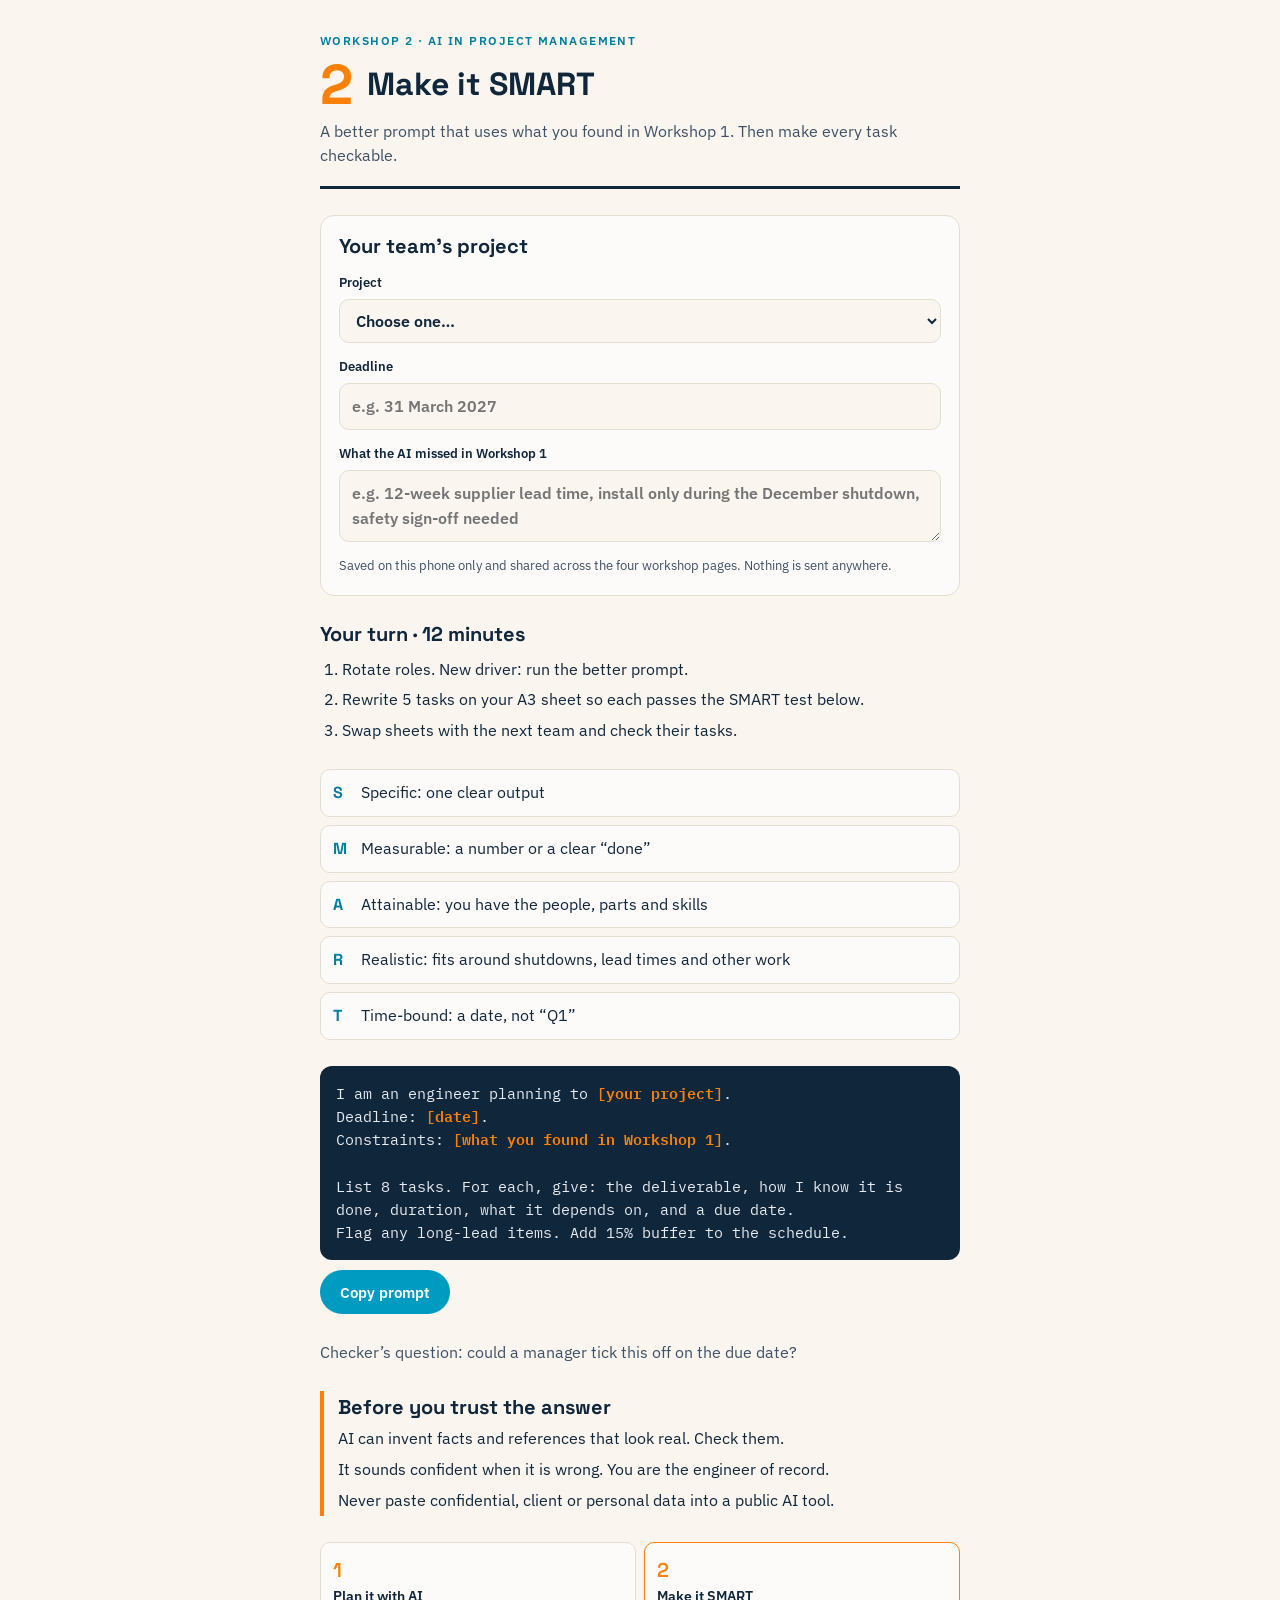
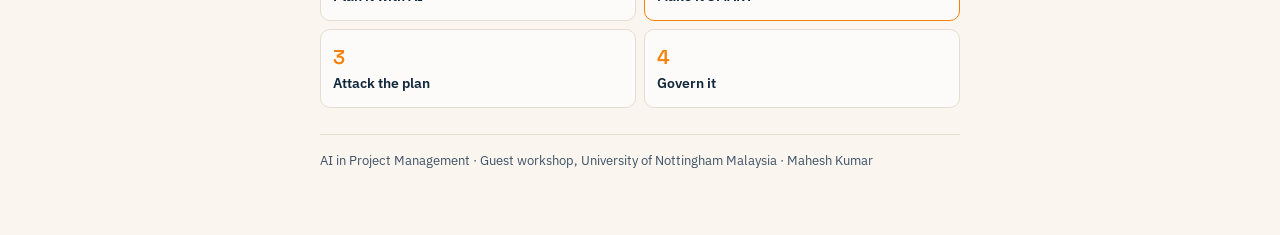
==== ws2.html @ 8b2dd530 "Create ws2.html" ====
<!doctype html>
<html lang="en">
<head>
<meta charset="utf-8">
<meta name="viewport" content="width=device-width, initial-scale=1, viewport-fit=cover">
<title>Make it SMART</title>
<link rel="preconnect" href="https://fonts.googleapis.com">
<link rel="stylesheet" href="https://fonts.googleapis.com/css2?family=IBM+Plex+Mono:wght@400;600&family=IBM+Plex+Sans:wght@400;600&family=Space+Grotesk:wght@600;700&display=swap">
<link rel="stylesheet" href="kit.css">
</head>
<body>
<div class="wrap">
<header><span class="eyebrow">Workshop 2 · AI in Project Management</span><div class="top"><span class="big">2</span><h1>Make it SMART</h1></div><p class="lede">A better prompt that uses what you found in Workshop 1. Then make every task checkable.</p></header>
<section class="mine" aria-labelledby="mine-h"><h2 id="mine-h">Your team’s project</h2><label for="project">Project<select id="project"><option value="">Choose one…</option><option>install and commission a new CNC machine in our workshop</option><option>set up a 3D-printing lab for our department</option><option>relocate a production line to a new area of the factory</option><option>build a test rig for fatigue testing</option><option>run a student robotics competition</option><option>add rooftop solar panels to a factory</option><option value="__own">Our own project…</option></select></label><label for="own" id="own-wrap" hidden>Describe your project<input id="own" type="text" placeholder="e.g. upgrade the compressed-air system"></label><label for="deadline">Deadline<input id="deadline" type="text" placeholder="e.g. 31 March 2027"></label><label for="missed">What the AI missed in Workshop 1<textarea id="missed" placeholder="e.g. 12-week supplier lead time, install only during the December shutdown, safety sign-off needed"></textarea></label><p>Saved on this phone only and shared across the four workshop pages. Nothing is sent anywhere.</p></section>
<section class="block" aria-labelledby="do-h"><h2 id="do-h">Your turn · 12 minutes</h2><ol class="steps"><li>Rotate roles. New driver: run the better prompt.</li><li>Rewrite 5 tasks on your A3 sheet so each passes the SMART test below.</li><li>Swap sheets with the next team and check their tasks.</li></ol></section>
<ul class="check"><li><b>S</b><span>Specific: one clear output</span></li><li><b>M</b><span>Measurable: a number or a clear “done”</span></li><li><b>A</b><span>Attainable: you have the people, parts and skills</span></li><li><b>R</b><span>Realistic: fits around shutdowns, lead times and other work</span></li><li><b>T</b><span>Time-bound: a date, not “Q1”</span></li></ul>
<section class="block"><pre class="prompt" id="p1" data-tpl="I am an engineer planning to {project}.
Deadline: {deadline}.
Constraints: {missed}.

List 8 tasks. For each, give: the deliverable, how I know it is done, duration, what it depends on, and a due date.
Flag any long-lead items. Add 15% buffer to the schedule."></pre><button class="copy" type="button" data-target="p1">Copy prompt</button></section>
<p class="lede">Checker’s question: could a manager tick this off on the due date?</p>
<div class="watch"><h2>Before you trust the answer</h2><p>AI can invent facts and references that look real. Check them.</p><p>It sounds confident when it is wrong. You are the engineer of record.</p><p>Never paste confidential, client or personal data into a public AI tool.</p></div>
<nav aria-label="Workshops"><a href="ws1.html"><span>1</span>Plan it with AI</a><a href="ws2.html" aria-current="page"><span>2</span>Make it SMART</a><a href="ws3.html"><span>3</span>Attack the plan</a><a href="ws4.html"><span>4</span>Govern it</a></nav>
<footer>AI in Project Management · Guest workshop, University of Nottingham Malaysia · Mahesh Kumar</footer>
</div>
<script src="kit.js"></script>
</body>
</html>
---- kit.css ----
:root {
  --bg: #FAF6EF; --surface: #FDFBF9; --ink: #10263B; --ink-soft: #3E5166; --line: #E4DED2;
  --sky: #007E9E; --sky-fill: #009BC1; --orange: #F98109; --code-bg: #10263B; --code-ink: #E8EDF3; --slot: #F98109;
  --font-display: 'Space Grotesk', 'Segoe UI', Arial, sans-serif;
  --font-body: 'IBM Plex Sans', 'Segoe UI', Arial, sans-serif;
  --font-mono: 'IBM Plex Mono', Consolas, 'Courier New', monospace;
}
@media (prefers-color-scheme: dark) {
  :root { --bg: #0B1C2C; --surface: #10263B; --ink: #F3F4F5; --ink-soft: #B9C4CF; --line: #24405A;
    --sky: #3CC3E3; --code-bg: #061320; --slot: #FFA34A; color-scheme: dark; }
}
* { box-sizing: border-box; }
[hidden] { display: none !important; }
body { margin: 0; background: var(--bg); color: var(--ink); font-family: var(--font-body); font-size: 16px; line-height: 1.55;
  padding-left: max(16px, env(safe-area-inset-left, 0px)); padding-right: max(16px, env(safe-area-inset-right, 0px)); }
.wrap { max-width: 640px; margin: 0 auto; padding-block: 24px 64px; display: flex; flex-direction: column; gap: 26px; }
header { display: flex; flex-direction: column; gap: 6px; border-bottom: 3px solid var(--ink); padding-block: 8px 18px; }
.top { display: flex; align-items: center; gap: 14px; }
.big { font-family: var(--font-display); font-size: 56px; font-weight: 700; line-height: 1; color: var(--orange); }
.eyebrow { font-size: 12px; font-weight: 600; letter-spacing: .12em; text-transform: uppercase; color: var(--sky); }
h1 { font-family: var(--font-display); font-size: 32px; line-height: 1.1; margin: 0; text-wrap: balance; }
h2 { font-family: var(--font-display); font-size: 20px; margin: 0; line-height: 1.25; }
.lede { margin: 0; color: var(--ink-soft); }
.mine { background: var(--surface); border: 1px solid var(--line); border-radius: 14px; padding: 18px; display: flex; flex-direction: column; gap: 14px; }
.mine p { margin: 0; font-size: 13px; color: var(--ink-soft); }
label { display: flex; flex-direction: column; gap: 6px; font-size: 13px; font-weight: 600; }
input, textarea, select { font: inherit; font-size: 16px; color: var(--ink); background: var(--bg); border: 1px solid var(--line); border-radius: 10px; padding: 10px 12px; width: 100%; }
textarea { min-height: 72px; resize: vertical; }
input:focus-visible, textarea:focus-visible, select:focus-visible, button:focus-visible, a:focus-visible { outline: 3px solid var(--sky-fill); outline-offset: 2px; }
.block { display: flex; flex-direction: column; gap: 10px; }
.prompt { background: var(--code-bg); color: var(--code-ink); border-radius: 12px; padding: 16px; font-family: var(--font-mono); font-size: 14.5px; line-height: 1.6; white-space: pre-wrap; overflow-wrap: anywhere; margin: 0; }
.slot { color: var(--slot); font-weight: 600; }
button.copy { align-self: flex-start; font: inherit; font-weight: 600; font-size: 15px; border: 0; border-radius: 999px; padding: 10px 20px; background: var(--sky-fill); color: #FFFFFF; cursor: pointer; min-height: 44px; }
button.copy[data-done] { background: var(--ink); color: var(--bg); }
.steps { margin: 0; padding-left: 22px; display: flex; flex-direction: column; gap: 6px; }
.check { list-style: none; margin: 0; padding: 0; display: grid; gap: 8px; }
.check li { display: flex; gap: 10px; align-items: baseline; background: var(--surface); border: 1px solid var(--line); border-radius: 10px; padding: 10px 12px; }
.check b { font-family: var(--font-display); color: var(--sky); min-width: 18px; }
.watch { border-left: 4px solid var(--orange); padding: 4px 0 4px 14px; display: flex; flex-direction: column; gap: 6px; }
.watch p { margin: 0; }
nav { display: grid; grid-template-columns: repeat(2, minmax(0, 1fr)); gap: 8px; }
nav a { display: block; text-decoration: none; color: var(--ink); background: var(--surface); border: 1px solid var(--line); border-radius: 10px; padding: 12px; font-weight: 600; font-size: 14px; }
nav a[aria-current] { border-color: var(--orange); }
nav a span { display: block; font-family: var(--font-display); color: var(--orange); font-size: 20px; }
footer { font-size: 13px; color: var(--ink-soft); border-top: 1px solid var(--line); padding-top: 16px; }
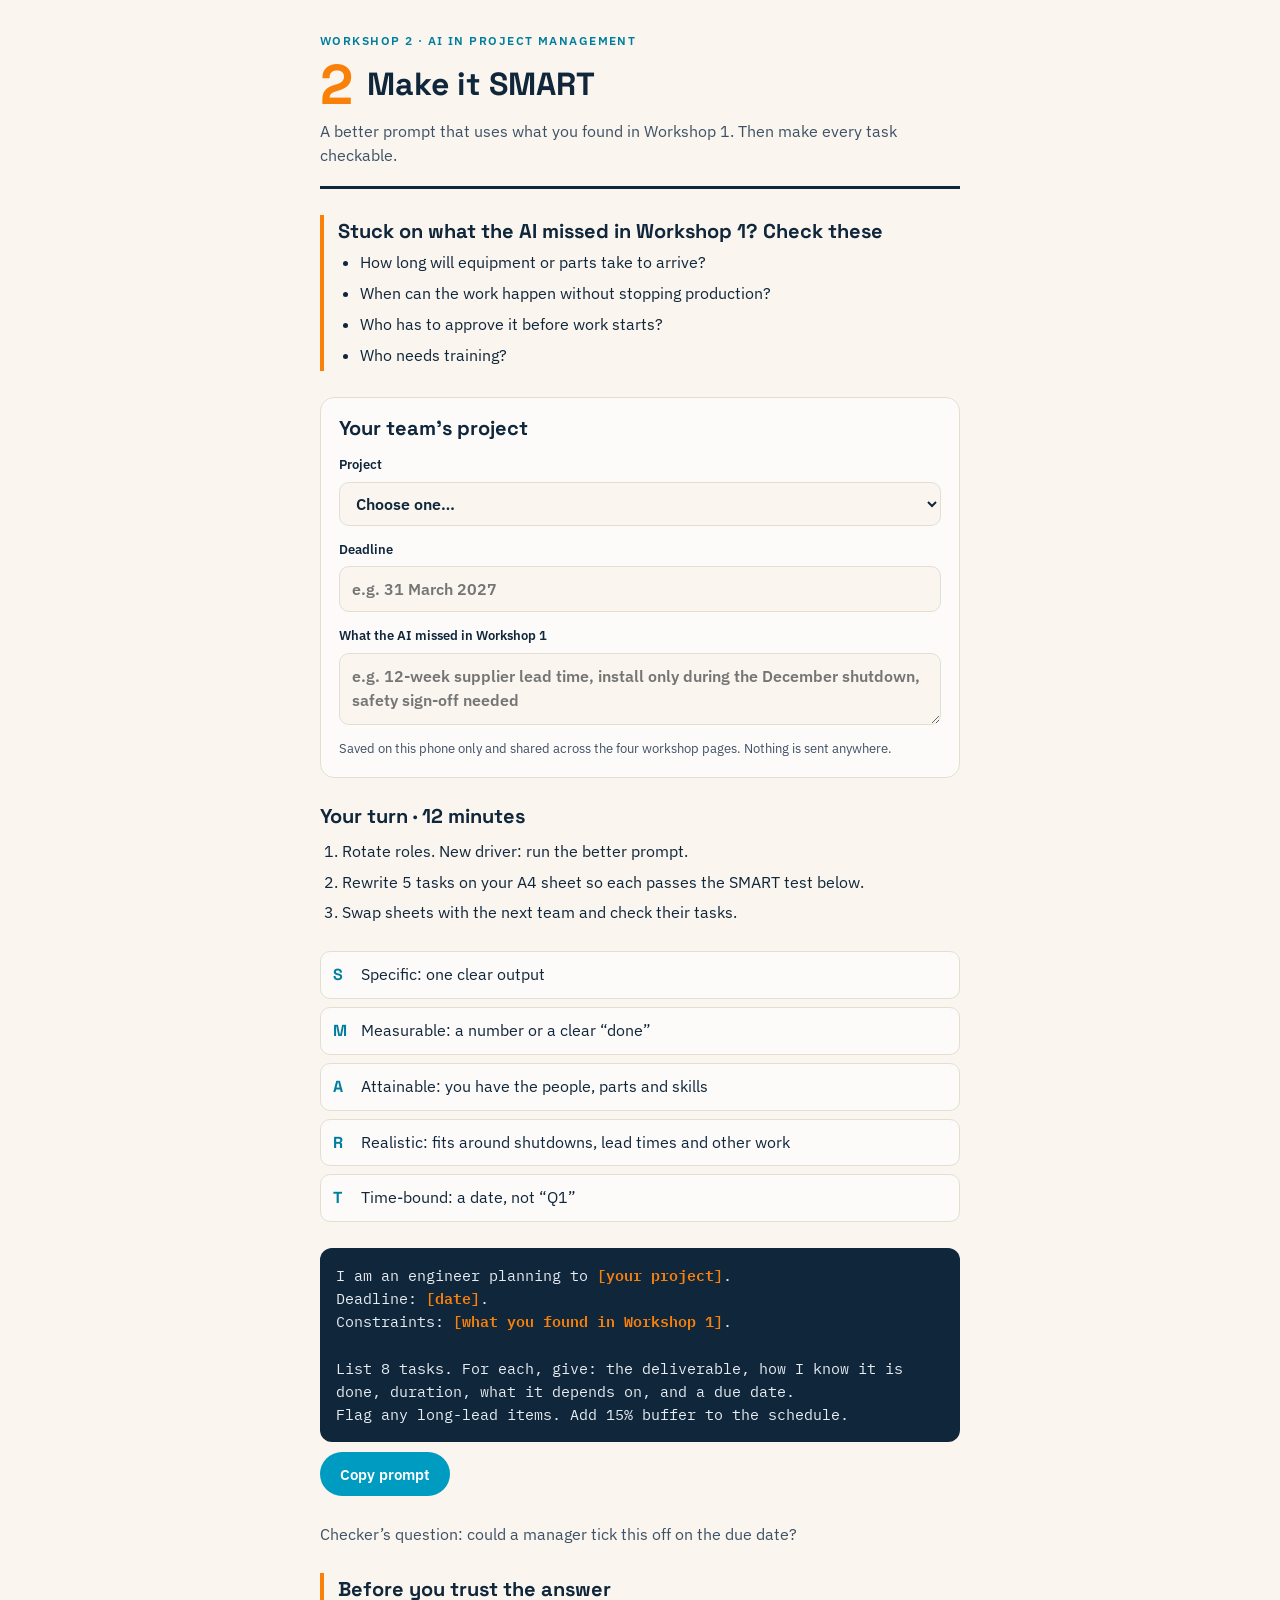
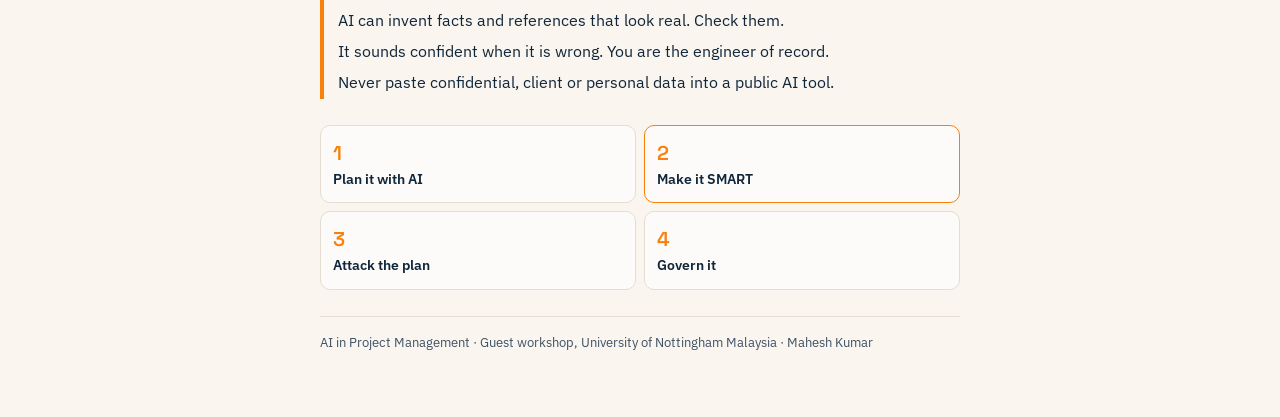
==== commit 1dff864f: "Revise project tasks and instructions in ws2.html Updated the project tasks section to include clear" ====
--- a/ws2.html
+++ b/ws2.html
@@ -11,8 +11,9 @@
 <body>
 <div class="wrap">
 <header><span class="eyebrow">Workshop 2 · AI in Project Management</span><div class="top"><span class="big">2</span><h1>Make it SMART</h1></div><p class="lede">A better prompt that uses what you found in Workshop 1. Then make every task checkable.</p></header>
+<section class="watch"><h2>Stuck on what the AI missed in Workshop 1? Check these</h2><ul class="steps"><li>How long will equipment or parts take to arrive?</li><li>When can the work happen without stopping production?</li><li>Who has to approve it before work starts?</li><li>Who needs training?</li></ul></section>
 <section class="mine" aria-labelledby="mine-h"><h2 id="mine-h">Your team’s project</h2><label for="project">Project<select id="project"><option value="">Choose one…</option><option>install and commission a new CNC machine in our workshop</option><option>set up a 3D-printing lab for our department</option><option>relocate a production line to a new area of the factory</option><option>build a test rig for fatigue testing</option><option>run a student robotics competition</option><option>add rooftop solar panels to a factory</option><option value="__own">Our own project…</option></select></label><label for="own" id="own-wrap" hidden>Describe your project<input id="own" type="text" placeholder="e.g. upgrade the compressed-air system"></label><label for="deadline">Deadline<input id="deadline" type="text" placeholder="e.g. 31 March 2027"></label><label for="missed">What the AI missed in Workshop 1<textarea id="missed" placeholder="e.g. 12-week supplier lead time, install only during the December shutdown, safety sign-off needed"></textarea></label><p>Saved on this phone only and shared across the four workshop pages. Nothing is sent anywhere.</p></section>
-<section class="block" aria-labelledby="do-h"><h2 id="do-h">Your turn · 12 minutes</h2><ol class="steps"><li>Rotate roles. New driver: run the better prompt.</li><li>Rewrite 5 tasks on your A3 sheet so each passes the SMART test below.</li><li>Swap sheets with the next team and check their tasks.</li></ol></section>
+<section class="block" aria-labelledby="do-h"><h2 id="do-h">Your turn · 12 minutes</h2><ol class="steps"><li>Rotate roles. New driver: run the better prompt.</li><li>Rewrite 5 tasks on your A4 sheet so each passes the SMART test below.</li><li>Swap sheets with the next team and check their tasks.</li></ol></section>
 <ul class="check"><li><b>S</b><span>Specific: one clear output</span></li><li><b>M</b><span>Measurable: a number or a clear “done”</span></li><li><b>A</b><span>Attainable: you have the people, parts and skills</span></li><li><b>R</b><span>Realistic: fits around shutdowns, lead times and other work</span></li><li><b>T</b><span>Time-bound: a date, not “Q1”</span></li></ul>
 <section class="block"><pre class="prompt" id="p1" data-tpl="I am an engineer planning to {project}.
 Deadline: {deadline}.
